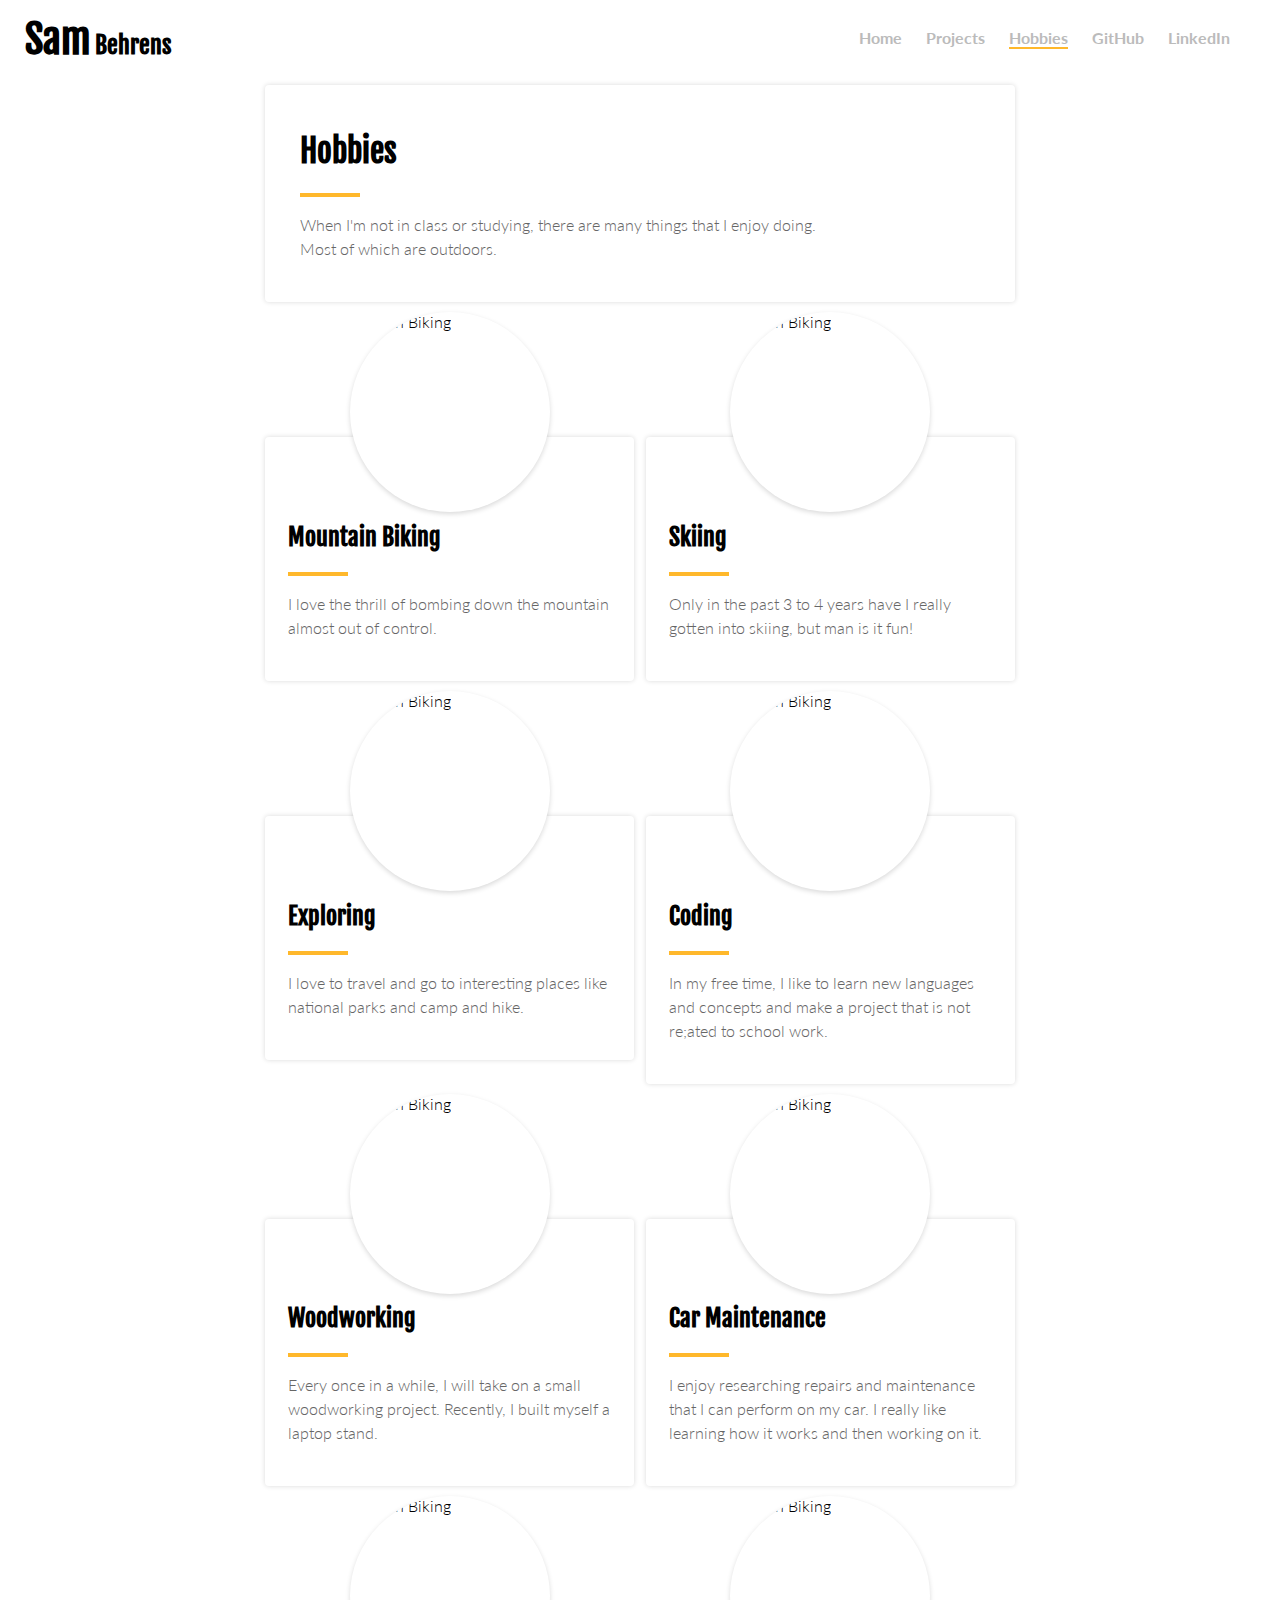
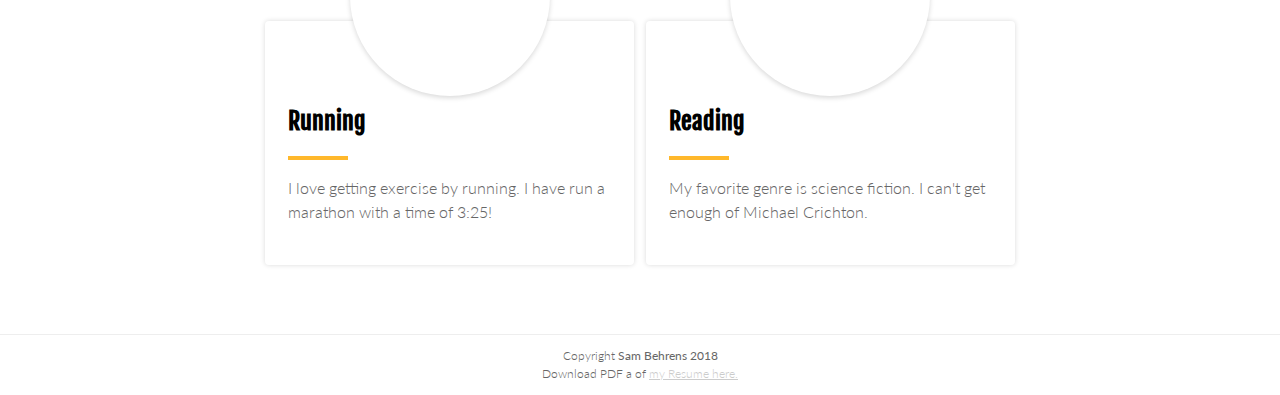
==== hobbies.html @ 33aeea1d "Initial commit" ====
<!DOCTYPE HTML>
<html>
    <head>
        <title>Sam Behrens</title>
        <meta charset='utf-8'>
        <link href="" rel="stylesheet">
        <link href="https://fonts.googleapis.com/css?family=Fjalla+One|Lato" rel="stylesheet">
        <link rel="stylesheet" href="css/style.css">
        <link rel="stylesheet" href="css/hobbies.css">
    </head>
    <body>
        <div id="wrapper">
            <div id="header">
                <div id="navContainer">
                    <a href="index.html">Home</a>
                    <a href="projects.html">Projects</a>
                    <a id="current" href="#">Hobbies</a>
                    <a href="https://www.github.com/sambehrens/" target="_blank">GitHub</a>
                    <a href="https://www.linkedin.com/in/samuel-behrens-88ab57132/" target="_blank">LinkedIn</a>
                </div>
                <div id="titleContainer">
                    <a href="index.html"><h1 id="wordOne">Sam</h1>
                    <h2 id="wordTwo">Behrens</h2></a>
                </div>
            </div>
            <div class="clear"></div>

            <div id="contentContainer">

                <div class='panel'>
                  <h1>Hobbies</h1>
                  <div class="divider"></div>
                  <p style="color: #666;">When I'm not in class or studying, there are many things that I enjoy doing. <br>Most of which are outdoors.</p>
                </div>

                <div class='panel half pictureHalf'>
                  <div id="personalImageContainer">
                    <div id="personalImage">
                        <img class='height' style="margin-left: -30px;" src="images/bike.jpg" alt="Mountain Biking"/>
                    </div>
                  </div>
                  <h2>Mountain Biking</h2>
                  <div class="divider"></div>
                  <p>I love the thrill of bombing down the mountain almost out of control.</p>
                </div>
                <div class='panel half second-half pictureHalf'>
                  <div id="personalImageContainer">
                    <div id="personalImage">
                        <img class='height' style="margin-left: -30px;" src="images/bike.jpg" alt="Mountain Biking"/>
                    </div>
                  </div>
                  <h2>Skiing</h2>
                  <div class="divider"></div>
                  <p>Only in the past 3 to 4 years have I really gotten into skiing, but man is it fun!</p>
                </div>
                <div class='clear'></div>

                <div class='panel half pictureHalf'>
                  <div id="personalImageContainer">
                    <div id="personalImage">
                        <img class='height' style="margin-left: -30px;" src="images/bike.jpg" alt="Mountain Biking"/>
                    </div>
                  </div>
                  <h2>Exploring</h2>
                  <div class="divider"></div>
                  <p>I love to travel and go to interesting places like national parks and camp and hike.</p>
                </div>
                <div class='panel half second-half pictureHalf'>
                  <div id="personalImageContainer">
                    <div id="personalImage">
                        <img class='height' style="margin-left: -30px;" src="images/bike.jpg" alt="Mountain Biking"/>
                    </div>
                  </div>
                  <h2>Coding</h2>
                  <div class="divider"></div>
                  <p>In my free time, I like to learn new languages and concepts and make a project that is not re;ated to school work.</p>
                </div>
                <div class='clear'></div>

                <div class='panel half pictureHalf'>
                  <div id="personalImageContainer">
                    <div id="personalImage">
                        <img class='height' style="margin-left: -30px;" src="images/bike.jpg" alt="Mountain Biking"/>
                    </div>
                  </div>
                  <h2>Woodworking</h2>
                  <div class="divider"></div>
                  <p>Every once in a while, I will take on a small woodworking project. Recently, I built myself a laptop stand.</p>
                </div>
                <div class='panel half second-half pictureHalf'>
                  <div id="personalImageContainer">
                    <div id="personalImage">
                        <img class='height' style="margin-left: -30px;" src="images/bike.jpg" alt="Mountain Biking"/>
                    </div>
                  </div>
                  <h2>Car Maintenance</h2>
                  <div class="divider"></div>
                  <p>I enjoy researching repairs and maintenance that I can perform on my car. I really like learning how it works and then working on it.</p>
                </div>
                <div class='clear'></div>

                <div class='panel half pictureHalf'>
                  <div id="personalImageContainer">
                    <div id="personalImage">
                        <img class='height' style="margin-left: -30px;" src="images/bike.jpg" alt="Mountain Biking"/>
                    </div>
                  </div>
                  <h2>Running</h2>
                  <div class="divider"></div>
                  <p>I love getting exercise by running. I have run a marathon with a time of 3:25!</p>
                </div>
                <div class='panel half second-half pictureHalf'>
                  <div id="personalImageContainer">
                    <div id="personalImage">
                        <img class='height' style="margin-left: -30px;" src="images/bike.jpg" alt="Mountain Biking"/>
                    </div>
                  </div>
                  <h2>Reading</h2>
                  <div class="divider"></div>
                  <p>My favorite genre is science fiction. I can't get enough of Michael Crichton.</p>
                </div>
                <div class='clear'></div>

            </div>

            <div id="footer">
                <div id="footContent">
                    <p style="font-size: 12px;">
                        Copyright <strong>Sam Behrens 2018</strong><br>
                        Download PDF a of <a href="images/sam-behrens-resume.pdf" download style="color: #ccc; text-decoration: underline;">my Resume here.</a>
                    </p>
                </div>
            </div>
        </div>
    </body>
</html>
---- css/style.css ----
html, body {
    height: 100%;
    padding: 0;
    margin: 0;
    font-family: 'Lato', sans-serif;
    font-weight: 300;
}

#wrapper {
    min-height: 100%;
    position: relative;
}

a {
    text-decoration: none;
    color: #000;
}

p a:hover {
    text-decoration: underline;
}

h1, h2, h3, h4, h5 {
    font-family: 'Fjalla One', sans-serif;
    font-weight: 900;
}

p {
    line-height: 1.5em;
    color: #666;
}

ul {
  line-height: 1.5em;
  color: #666;
  padding-left: 55px;
}

#header {
    margin: 0 0 0 0;
    position: fixed;
    width: 100%;
    height: 75px;
    background-color: #fff;
    z-index: 10;
}

#titleContainer {
    padding-left: 25px;
    margin-top: 14px;
}

#wordOne {
    display: inline;
    font-size: 2.5em;
    font-weight: bold;
}

#wordTwo {
    display: inline;
    font-size: 1.5em;
    font-weight: bold;
}

#navContainer {
    float: right;
    margin-right: 30px;
    margin-top: 28px;
}

#navContainer a {
    text-decoration: none;
    font-weight: 700;
    margin-right: 20px;
    -webkit-transition: color 0.5s;
    transition: color 0.5s;
    color: #bbb;
}

#navContainer a:hover {
    color: #666;
}

#current {
    color: #666;
    border-bottom: 2px solid #ffb82b;
}

#footer {
    height: 60px;
    width: 100%;
    background-color: #fff;
    position: absolute;
    bottom: 0;
    left: 0;
    border-top: solid 1px #eee;
    color: #ddd;
}

#footContent {
    text-align: center;
}

.panel {
    padding: 25px 35px;
    margin-top: 10px;
    border: 0px solid #FFF;
    border-radius: 4px;
    -webkit-box-shadow: 0 2px 5px rgba(0,0,0,.15);
    box-shadow: 0 0px 5px rgba(0,0,0,.15);
    position: relative;
}

.panel:last-child {
  margin-bottom: 0;
  padding-bottom: 0;
}

.personalPanel {
  padding-top: 50px;
  margin-top: 135px;
}

#contentContainer {
    margin: auto;
    min-height: 200px;
    max-width: 750px;
    padding: 75px 0 130px 0;
}

#personalImageContainer {
  position: absolute;
  display: inline-block;
  top: -125px;
  width: 100%;
  left: 0px;
}

#personalImage {
  display: block;
  overflow: hidden;
  max-width: 200px;
  height: 200px;
  margin: auto;
  border-radius: 100px;
  background-color: #fff;
  -webkit-box-shadow: 0 2px 5px rgba(0,0,0,.15);
  box-shadow: 0 2px 5px rgba(0,0,0,.15);
  -webkit-transition: all 0.3s;
  transition: all 0.3s;
}

#personalImage:hover {
  -webkit-transform: scale(1.02);
  transform: scale(1.02);
}

.height {
  height: 100%;
}

.width {
  width: 100%;
}


.divider {
    width: 60px;
    border-bottom: 4px solid #ffb82b;
}

.notice {
    font-style: italic;
    font-size: 0.84em;
    margin-top: 0;
}

.clear {
    clear: both;
}

/* #pageHeader h1 {
    font-size: 2.7em;
    margin: 0;
    text-align: right;
    position: absolute;
    bottom: 10px;
    right: 25px;
    color: #FFF;
}

#pageHeader {
    display: block;
    width: 100%;
    height: 75px;
    margin: auto;
    background-color: #71a4f7;
    background-size: 100% 130%;
    background-repeat: no-repeat;
} */
---- css/hobbies.css ----
.half {
  width: 43%;
  float: left;
  margin-right: 1.5%;
  padding: 25px 3.125% 25px 3.125%;
}

.second-half {
  margin-right: 0;
}

.pictureHalf {
  margin-top: 135px;
  padding-top: 65px;
}
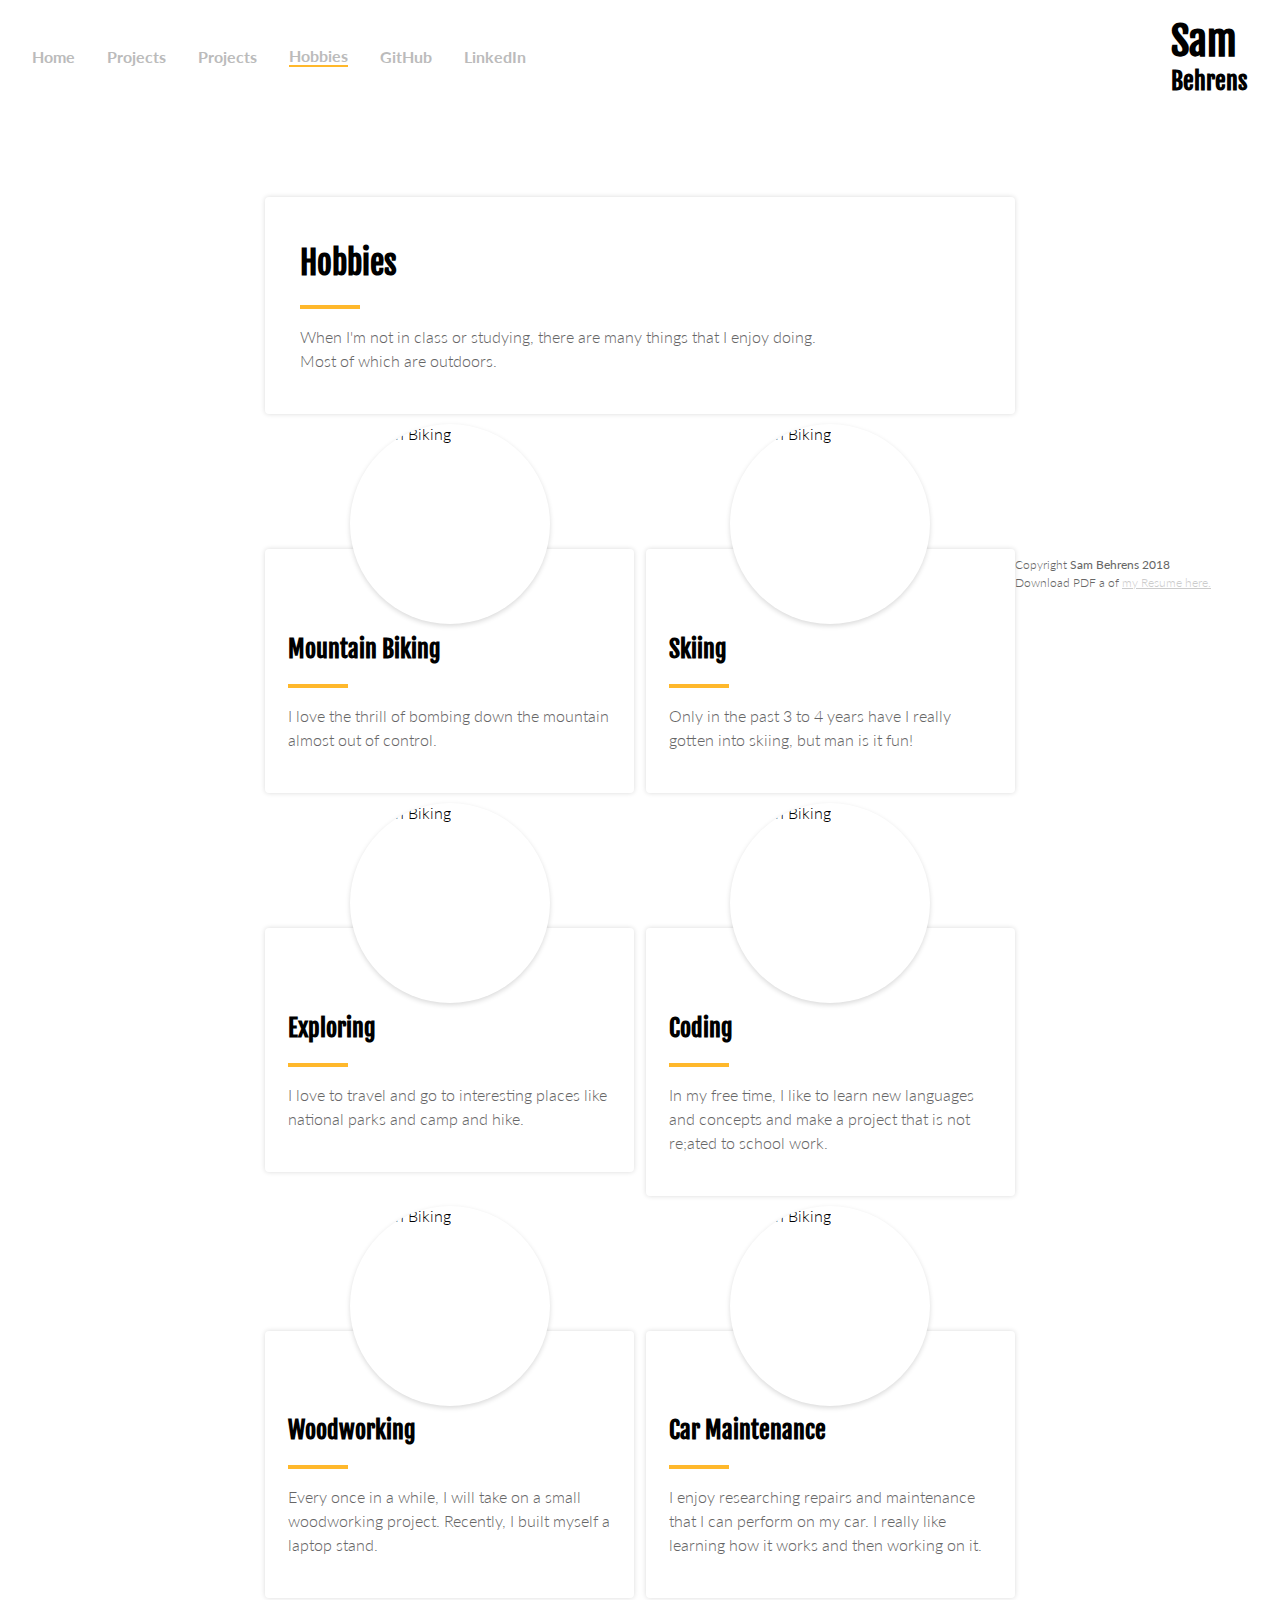
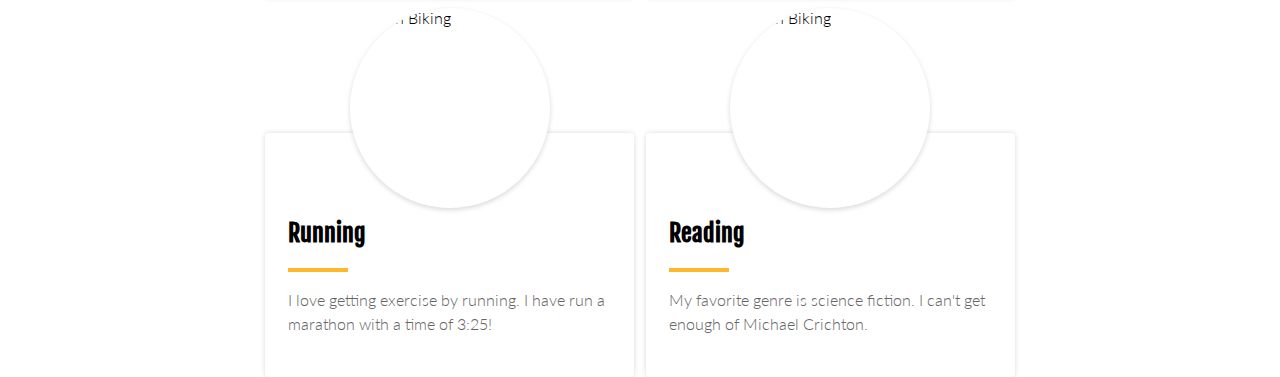
==== commit f56b697d: "Add project links to main page" ====
--- a/hobbies.html
+++ b/hobbies.html
@@ -1,136 +1,219 @@
-<!DOCTYPE HTML>
+<!DOCTYPE html>
 <html>
-    <head>
-        <title>Sam Behrens</title>
-        <meta charset='utf-8'>
-        <link href="" rel="stylesheet">
-        <link href="https://fonts.googleapis.com/css?family=Fjalla+One|Lato" rel="stylesheet">
-        <link rel="stylesheet" href="css/style.css">
-        <link rel="stylesheet" href="css/hobbies.css">
-    </head>
-    <body>
-        <div id="wrapper">
-            <div id="header">
-                <div id="navContainer">
-                    <a href="index.html">Home</a>
-                    <a href="projects.html">Projects</a>
-                    <a id="current" href="#">Hobbies</a>
-                    <a href="https://www.github.com/sambehrens/" target="_blank">GitHub</a>
-                    <a href="https://www.linkedin.com/in/samuel-behrens-88ab57132/" target="_blank">LinkedIn</a>
-                </div>
-                <div id="titleContainer">
-                    <a href="index.html"><h1 id="wordOne">Sam</h1>
-                    <h2 id="wordTwo">Behrens</h2></a>
-                </div>
-            </div>
-            <div class="clear"></div>
-
-            <div id="contentContainer">
-
-                <div class='panel'>
-                  <h1>Hobbies</h1>
-                  <div class="divider"></div>
-                  <p style="color: #666;">When I'm not in class or studying, there are many things that I enjoy doing. <br>Most of which are outdoors.</p>
-                </div>
-
-                <div class='panel half pictureHalf'>
-                  <div id="personalImageContainer">
-                    <div id="personalImage">
-                        <img class='height' style="margin-left: -30px;" src="images/bike.jpg" alt="Mountain Biking"/>
-                    </div>
-                  </div>
-                  <h2>Mountain Biking</h2>
-                  <div class="divider"></div>
-                  <p>I love the thrill of bombing down the mountain almost out of control.</p>
-                </div>
-                <div class='panel half second-half pictureHalf'>
-                  <div id="personalImageContainer">
-                    <div id="personalImage">
-                        <img class='height' style="margin-left: -30px;" src="images/bike.jpg" alt="Mountain Biking"/>
-                    </div>
-                  </div>
-                  <h2>Skiing</h2>
-                  <div class="divider"></div>
-                  <p>Only in the past 3 to 4 years have I really gotten into skiing, but man is it fun!</p>
-                </div>
-                <div class='clear'></div>
-
-                <div class='panel half pictureHalf'>
-                  <div id="personalImageContainer">
-                    <div id="personalImage">
-                        <img class='height' style="margin-left: -30px;" src="images/bike.jpg" alt="Mountain Biking"/>
-                    </div>
-                  </div>
-                  <h2>Exploring</h2>
-                  <div class="divider"></div>
-                  <p>I love to travel and go to interesting places like national parks and camp and hike.</p>
-                </div>
-                <div class='panel half second-half pictureHalf'>
-                  <div id="personalImageContainer">
-                    <div id="personalImage">
-                        <img class='height' style="margin-left: -30px;" src="images/bike.jpg" alt="Mountain Biking"/>
-                    </div>
-                  </div>
-                  <h2>Coding</h2>
-                  <div class="divider"></div>
-                  <p>In my free time, I like to learn new languages and concepts and make a project that is not re;ated to school work.</p>
-                </div>
-                <div class='clear'></div>
-
-                <div class='panel half pictureHalf'>
-                  <div id="personalImageContainer">
-                    <div id="personalImage">
-                        <img class='height' style="margin-left: -30px;" src="images/bike.jpg" alt="Mountain Biking"/>
-                    </div>
-                  </div>
-                  <h2>Woodworking</h2>
-                  <div class="divider"></div>
-                  <p>Every once in a while, I will take on a small woodworking project. Recently, I built myself a laptop stand.</p>
-                </div>
-                <div class='panel half second-half pictureHalf'>
-                  <div id="personalImageContainer">
-                    <div id="personalImage">
-                        <img class='height' style="margin-left: -30px;" src="images/bike.jpg" alt="Mountain Biking"/>
-                    </div>
-                  </div>
-                  <h2>Car Maintenance</h2>
-                  <div class="divider"></div>
-                  <p>I enjoy researching repairs and maintenance that I can perform on my car. I really like learning how it works and then working on it.</p>
-                </div>
-                <div class='clear'></div>
-
-                <div class='panel half pictureHalf'>
-                  <div id="personalImageContainer">
-                    <div id="personalImage">
-                        <img class='height' style="margin-left: -30px;" src="images/bike.jpg" alt="Mountain Biking"/>
-                    </div>
-                  </div>
-                  <h2>Running</h2>
-                  <div class="divider"></div>
-                  <p>I love getting exercise by running. I have run a marathon with a time of 3:25!</p>
-                </div>
-                <div class='panel half second-half pictureHalf'>
-                  <div id="personalImageContainer">
-                    <div id="personalImage">
-                        <img class='height' style="margin-left: -30px;" src="images/bike.jpg" alt="Mountain Biking"/>
-                    </div>
-                  </div>
-                  <h2>Reading</h2>
-                  <div class="divider"></div>
-                  <p>My favorite genre is science fiction. I can't get enough of Michael Crichton.</p>
-                </div>
-                <div class='clear'></div>
-
-            </div>
-
-            <div id="footer">
-                <div id="footContent">
-                    <p style="font-size: 12px;">
-                        Copyright <strong>Sam Behrens 2018</strong><br>
-                        Download PDF a of <a href="images/sam-behrens-resume.pdf" download style="color: #ccc; text-decoration: underline;">my Resume here.</a>
-                    </p>
-                </div>
-            </div>
-        </div>
-    </body>
+  <head>
+    <title>Sam Behrens</title>
+    <meta charset="utf-8" />
+    <link href="" rel="stylesheet" />
+    <link
+      href="https://fonts.googleapis.com/css?family=Fjalla+One|Lato"
+      rel="stylesheet"
+    />
+    <link rel="stylesheet" href="css/style.css" />
+    <link rel="stylesheet" href="css/hobbies.css" />
+  </head>
+  <body>
+    <div id="wrapper">
+      <div id="header">
+        <div id="navContainer">
+          <a href="index.html">Home</a>
+          <a href="projects.html">Projects</a>
+          <a href="resume.html">Projects</a>
+          <a id="current" href="#">Hobbies</a>
+          <a href="https://www.github.com/sambehrens/" target="_blank"
+            >GitHub</a
+          >
+          <a
+            href="https://www.linkedin.com/in/samuel-behrens-88ab57132/"
+            target="_blank"
+            >LinkedIn</a
+          >
+        </div>
+        <div id="titleContainer">
+          <a href="index.html"
+            ><h1 id="wordOne">Sam</h1>
+            <h2 id="wordTwo">Behrens</h2></a
+          >
+        </div>
+      </div>
+      <div class="clear"></div>
+
+      <div id="contentContainer">
+        <div class="panel">
+          <h1>Hobbies</h1>
+          <div class="divider"></div>
+          <p style="color: #666">
+            When I'm not in class or studying, there are many things that I
+            enjoy doing. <br />Most of which are outdoors.
+          </p>
+        </div>
+
+        <div class="panel half pictureHalf">
+          <div id="personalImageContainer">
+            <div id="personalImage">
+              <img
+                class="height"
+                style="margin-left: -30px"
+                src="images/bike.jpg"
+                alt="Mountain Biking"
+              />
+            </div>
+          </div>
+          <h2>Mountain Biking</h2>
+          <div class="divider"></div>
+          <p>
+            I love the thrill of bombing down the mountain almost out of
+            control.
+          </p>
+        </div>
+        <div class="panel half second-half pictureHalf">
+          <div id="personalImageContainer">
+            <div id="personalImage">
+              <img
+                class="height"
+                style="margin-left: -30px"
+                src="images/bike.jpg"
+                alt="Mountain Biking"
+              />
+            </div>
+          </div>
+          <h2>Skiing</h2>
+          <div class="divider"></div>
+          <p>
+            Only in the past 3 to 4 years have I really gotten into skiing, but
+            man is it fun!
+          </p>
+        </div>
+        <div class="clear"></div>
+
+        <div class="panel half pictureHalf">
+          <div id="personalImageContainer">
+            <div id="personalImage">
+              <img
+                class="height"
+                style="margin-left: -30px"
+                src="images/bike.jpg"
+                alt="Mountain Biking"
+              />
+            </div>
+          </div>
+          <h2>Exploring</h2>
+          <div class="divider"></div>
+          <p>
+            I love to travel and go to interesting places like national parks
+            and camp and hike.
+          </p>
+        </div>
+        <div class="panel half second-half pictureHalf">
+          <div id="personalImageContainer">
+            <div id="personalImage">
+              <img
+                class="height"
+                style="margin-left: -30px"
+                src="images/bike.jpg"
+                alt="Mountain Biking"
+              />
+            </div>
+          </div>
+          <h2>Coding</h2>
+          <div class="divider"></div>
+          <p>
+            In my free time, I like to learn new languages and concepts and make
+            a project that is not re;ated to school work.
+          </p>
+        </div>
+        <div class="clear"></div>
+
+        <div class="panel half pictureHalf">
+          <div id="personalImageContainer">
+            <div id="personalImage">
+              <img
+                class="height"
+                style="margin-left: -30px"
+                src="images/bike.jpg"
+                alt="Mountain Biking"
+              />
+            </div>
+          </div>
+          <h2>Woodworking</h2>
+          <div class="divider"></div>
+          <p>
+            Every once in a while, I will take on a small woodworking project.
+            Recently, I built myself a laptop stand.
+          </p>
+        </div>
+        <div class="panel half second-half pictureHalf">
+          <div id="personalImageContainer">
+            <div id="personalImage">
+              <img
+                class="height"
+                style="margin-left: -30px"
+                src="images/bike.jpg"
+                alt="Mountain Biking"
+              />
+            </div>
+          </div>
+          <h2>Car Maintenance</h2>
+          <div class="divider"></div>
+          <p>
+            I enjoy researching repairs and maintenance that I can perform on my
+            car. I really like learning how it works and then working on it.
+          </p>
+        </div>
+        <div class="clear"></div>
+
+        <div class="panel half pictureHalf">
+          <div id="personalImageContainer">
+            <div id="personalImage">
+              <img
+                class="height"
+                style="margin-left: -30px"
+                src="images/bike.jpg"
+                alt="Mountain Biking"
+              />
+            </div>
+          </div>
+          <h2>Running</h2>
+          <div class="divider"></div>
+          <p>
+            I love getting exercise by running. I have run a marathon with a
+            time of 3:25!
+          </p>
+        </div>
+        <div class="panel half second-half pictureHalf">
+          <div id="personalImageContainer">
+            <div id="personalImage">
+              <img
+                class="height"
+                style="margin-left: -30px"
+                src="images/bike.jpg"
+                alt="Mountain Biking"
+              />
+            </div>
+          </div>
+          <h2>Reading</h2>
+          <div class="divider"></div>
+          <p>
+            My favorite genre is science fiction. I can't get enough of Michael
+            Crichton.
+          </p>
+        </div>
+        <div class="clear"></div>
+      </div>
+
+      <div id="footer">
+        <div id="footContent">
+          <p style="font-size: 12px">
+            Copyright <strong>Sam Behrens 2018</strong><br />
+            Download PDF a of
+            <a
+              href="images/sam-behrens-resume.pdf"
+              download
+              style="color: #ccc; text-decoration: underline"
+              >my Resume here.</a
+            >
+          </p>
+        </div>
+      </div>
+    </div>
+  </body>
 </html>
--- a/css/style.css
+++ b/css/style.css
@@ -1,33 +1,38 @@
-html, body {
-    height: 100%;
-    padding: 0;
-    margin: 0;
-    font-family: 'Lato', sans-serif;
-    font-weight: 300;
+html,
+body {
+  height: 100%;
+  padding: 0;
+  margin: 0;
+  font-family: "Lato", sans-serif;
+  font-weight: 300;
 }
 
 #wrapper {
-    min-height: 100%;
-    position: relative;
+  min-height: 100%;
+  position: relative;
 }
 
 a {
-    text-decoration: none;
-    color: #000;
-}
-
-p a:hover {
-    text-decoration: underline;
-}
-
-h1, h2, h3, h4, h5 {
-    font-family: 'Fjalla One', sans-serif;
-    font-weight: 900;
+  text-decoration: none;
+  color: #000;
+}
+
+a:hover {
+  text-decoration: underline;
+}
+
+h1,
+h2,
+h3,
+h4,
+h5 {
+  font-family: "Fjalla One", sans-serif;
+  font-weight: 900;
 }
 
 p {
-    line-height: 1.5em;
-    color: #666;
+  line-height: 1.5em;
+  color: #666;
 }
 
 ul {
@@ -37,83 +42,62 @@
 }
 
 #header {
-    margin: 0 0 0 0;
-    position: fixed;
-    width: 100%;
-    height: 75px;
-    background-color: #fff;
-    z-index: 10;
+  display: flex;
+  align-items: center;
+  justify-content: space-between;
+  gap: 1rem;
+  flex-wrap: wrap;
+  padding: 1rem 2rem;
 }
 
 #titleContainer {
-    padding-left: 25px;
-    margin-top: 14px;
+  display: flex;
+  align-items: baseline;
+  font-weight: bold;
 }
 
 #wordOne {
-    display: inline;
-    font-size: 2.5em;
-    font-weight: bold;
+  margin: 0;
+  font-size: 2.5rem;
 }
 
 #wordTwo {
-    display: inline;
-    font-size: 1.5em;
-    font-weight: bold;
+  margin: 0;
+  font-size: 1.5rem;
 }
 
 #navContainer {
-    float: right;
-    margin-right: 30px;
-    margin-top: 28px;
+  display: flex;
+  align-items: center;
+  gap: 2rem;
 }
 
 #navContainer a {
-    text-decoration: none;
-    font-weight: 700;
-    margin-right: 20px;
-    -webkit-transition: color 0.5s;
-    transition: color 0.5s;
-    color: #bbb;
+  text-decoration: none;
+  font-weight: 700;
+  -webkit-transition: color 0.5s;
+  transition: color 0.5s;
+  color: #bbb;
+  white-space: nowrap;
 }
 
 #navContainer a:hover {
-    color: #666;
+  color: #666;
 }
 
 #current {
-    color: #666;
-    border-bottom: 2px solid #ffb82b;
-}
-
-#footer {
-    height: 60px;
-    width: 100%;
-    background-color: #fff;
-    position: absolute;
-    bottom: 0;
-    left: 0;
-    border-top: solid 1px #eee;
-    color: #ddd;
-}
-
-#footContent {
-    text-align: center;
+  color: #666;
+  border-bottom: 2px solid #ffb82b;
 }
 
 .panel {
-    padding: 25px 35px;
-    margin-top: 10px;
-    border: 0px solid #FFF;
-    border-radius: 4px;
-    -webkit-box-shadow: 0 2px 5px rgba(0,0,0,.15);
-    box-shadow: 0 0px 5px rgba(0,0,0,.15);
-    position: relative;
-}
-
-.panel:last-child {
-  margin-bottom: 0;
-  padding-bottom: 0;
+  padding: 25px 35px;
+  margin-top: 10px;
+  border: 0px solid #fff;
+  border-radius: 4px;
+  -webkit-box-shadow: 0 2px 5px rgba(0, 0, 0, 0.15);
+  box-shadow: 0 0px 5px rgba(0, 0, 0, 0.15);
+  position: relative;
 }
 
 .personalPanel {
@@ -122,10 +106,10 @@
 }
 
 #contentContainer {
-    margin: auto;
-    min-height: 200px;
-    max-width: 750px;
-    padding: 75px 0 130px 0;
+  margin: auto;
+  min-height: 200px;
+  max-width: 750px;
+  padding: 75px 0 130px 0;
 }
 
 #personalImageContainer {
@@ -144,8 +128,8 @@
   margin: auto;
   border-radius: 100px;
   background-color: #fff;
-  -webkit-box-shadow: 0 2px 5px rgba(0,0,0,.15);
-  box-shadow: 0 2px 5px rgba(0,0,0,.15);
+  -webkit-box-shadow: 0 2px 5px rgba(0, 0, 0, 0.15);
+  box-shadow: 0 2px 5px rgba(0, 0, 0, 0.15);
   -webkit-transition: all 0.3s;
   transition: all 0.3s;
 }
@@ -163,38 +147,61 @@
   width: 100%;
 }
 
-
 .divider {
-    width: 60px;
-    border-bottom: 4px solid #ffb82b;
+  width: 60px;
+  border-bottom: 4px solid #ffb82b;
 }
 
 .notice {
-    font-style: italic;
-    font-size: 0.84em;
-    margin-top: 0;
-}
-
-.clear {
-    clear: both;
-}
-
-/* #pageHeader h1 {
-    font-size: 2.7em;
-    margin: 0;
-    text-align: right;
-    position: absolute;
-    bottom: 10px;
-    right: 25px;
-    color: #FFF;
-}
-
-#pageHeader {
-    display: block;
-    width: 100%;
-    height: 75px;
-    margin: auto;
-    background-color: #71a4f7;
-    background-size: 100% 130%;
-    background-repeat: no-repeat;
-} */
+  font-style: italic;
+  font-size: 0.84em;
+  margin-top: 0;
+}
+
+.home-page-content {
+  display: flex;
+  padding: 5vw;
+}
+
+.main-links {
+  display: flex;
+  flex-direction: column;
+  align-items: flex-start;
+  gap: 2rem;
+  font-size: 4rem;
+  font-family: "Fjalla One", sans-serif;
+}
+
+.main-links a {
+  text-decoration: none;
+  color: black;
+  font-weight: 700;
+  position: relative;
+}
+
+.main-links a::before {
+  content: "";
+  background-color: #ffb82b;
+  position: absolute;
+  left: 0;
+  bottom: 3px;
+  width: 100%;
+  height: 8px;
+  z-index: -1;
+  transition: all 0.3s ease-in-out;
+}
+
+.main-links a:hover::before {
+  bottom: 0;
+  height: 100%;
+}
+
+@media only screen and (max-width: 600px) {
+  .main-links {
+    font-size: 2rem;
+  }
+
+  .main-links a::before {
+    height: 4px;
+  }
+}
